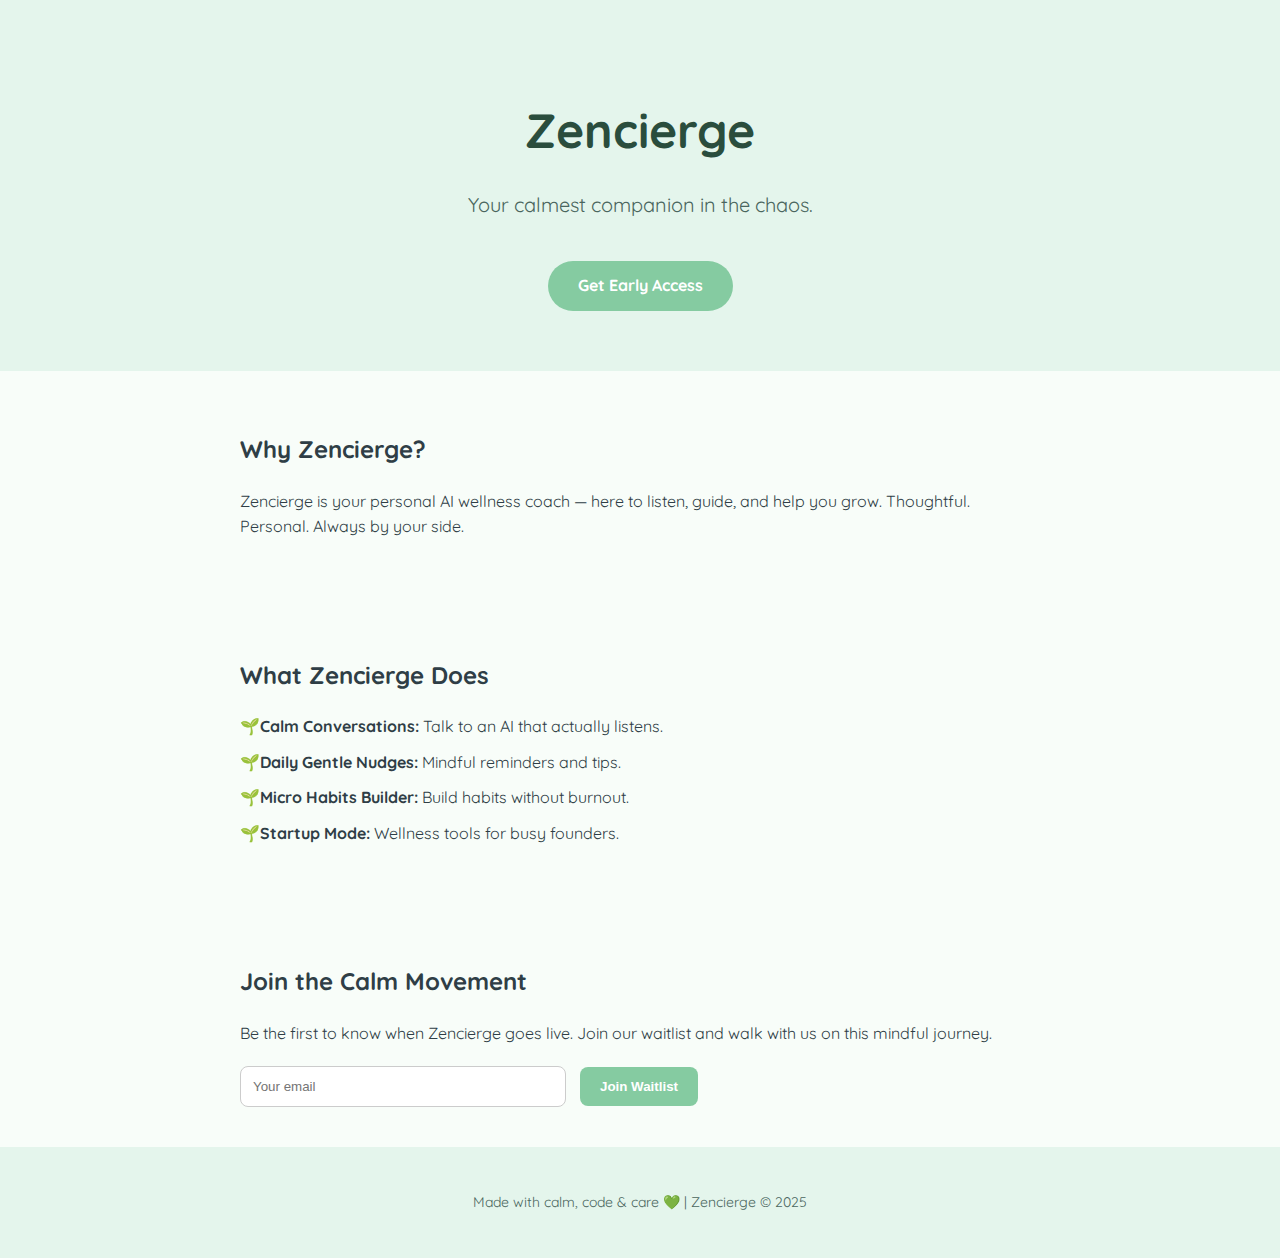
==== zencierge-website/index.html @ 2f16644a "Add files via upload" ====
<!DOCTYPE html>
<html lang="en">
<head>
  <meta charset="UTF-8" />
  <meta name="viewport" content="width=device-width, initial-scale=1.0" />
  <title>Zencierge – Your Calm Companion</title>
  <link rel="stylesheet" href="style.css" />
  <link rel="preconnect" href="https://fonts.googleapis.com">
  <link href="https://fonts.googleapis.com/css2?family=Quicksand:wght@400;600&display=swap" rel="stylesheet">
</head>
<body>
  <header>
    <h1>Zencierge</h1>
    <p>Your calmest companion in the chaos.</p>
    <a href="#join" class="cta-button">Get Early Access</a>
  </header>

  <section>
    <h2>Why Zencierge?</h2>
    <p>Zencierge is your personal AI wellness coach — here to listen, guide, and help you grow. Thoughtful. Personal. Always by your side.</p>
  </section>

  <section>
    <h2>What Zencierge Does</h2>
    <ul>
      <li><strong>Calm Conversations:</strong> Talk to an AI that actually listens.</li>
      <li><strong>Daily Gentle Nudges:</strong> Mindful reminders and tips.</li>
      <li><strong>Micro Habits Builder:</strong> Build habits without burnout.</li>
      <li><strong>Startup Mode:</strong> Wellness tools for busy founders.</li>
    </ul>
  </section>

  <section id="join">
    <h2>Join the Calm Movement</h2>
    <p>Be the first to know when Zencierge goes live. Join our waitlist and walk with us on this mindful journey.</p>
    <form action="https://formspree.io/f/mayvlzlo" method="POST">
      <input type="email" name="email" placeholder="Your email" required />
      <button type="submit">Join Waitlist</button>
    </form>
  </section>

  <footer>
    <p>Made with calm, code & care 💚 | Zencierge © 2025</p>
  </footer>
</body>
</html>
---- zencierge-website/style.css ----
body {
  font-family: 'Quicksand', sans-serif;
  background-color: #f8fdf9;
  color: #2f3e46;
  margin: 0;
  padding: 0;
  line-height: 1.6;
}

header {
  text-align: center;
  padding: 60px 20px;
  background: #e4f5ec;
}

header h1 {
  font-size: 48px;
  margin-bottom: 10px;
  color: #2a4d3d;
}

header p {
  font-size: 20px;
  color: #4a665e;
}

.cta-button {
  display: inline-block;
  margin-top: 20px;
  padding: 12px 30px;
  background-color: #85cba1;
  color: white;
  text-decoration: none;
  border-radius: 30px;
  font-weight: bold;
  transition: background 0.3s;
}

.cta-button:hover {
  background-color: #6ab98d;
}

section {
  padding: 40px 20px;
  max-width: 800px;
  margin: auto;
}

ul {
  list-style: none;
  padding: 0;
}

ul li {
  margin: 10px 0;
  padding-left: 20px;
  position: relative;
}

ul li::before {
  content: "🌱";
  position: absolute;
  left: 0;
}

form {
  margin-top: 20px;
}

input[type="email"] {
  padding: 12px;
  width: 70%;
  max-width: 300px;
  border: 1px solid #ccc;
  border-radius: 8px;
}

button {
  padding: 12px 20px;
  background-color: #85cba1;
  color: white;
  border: none;
  border-radius: 8px;
  margin-left: 10px;
  font-weight: bold;
  cursor: pointer;
}

button:hover {
  background-color: #6ab98d;
}

footer {
  text-align: center;
  padding: 30px;
  background: #e4f5ec;
  font-size: 14px;
  color: #4a665e;
}
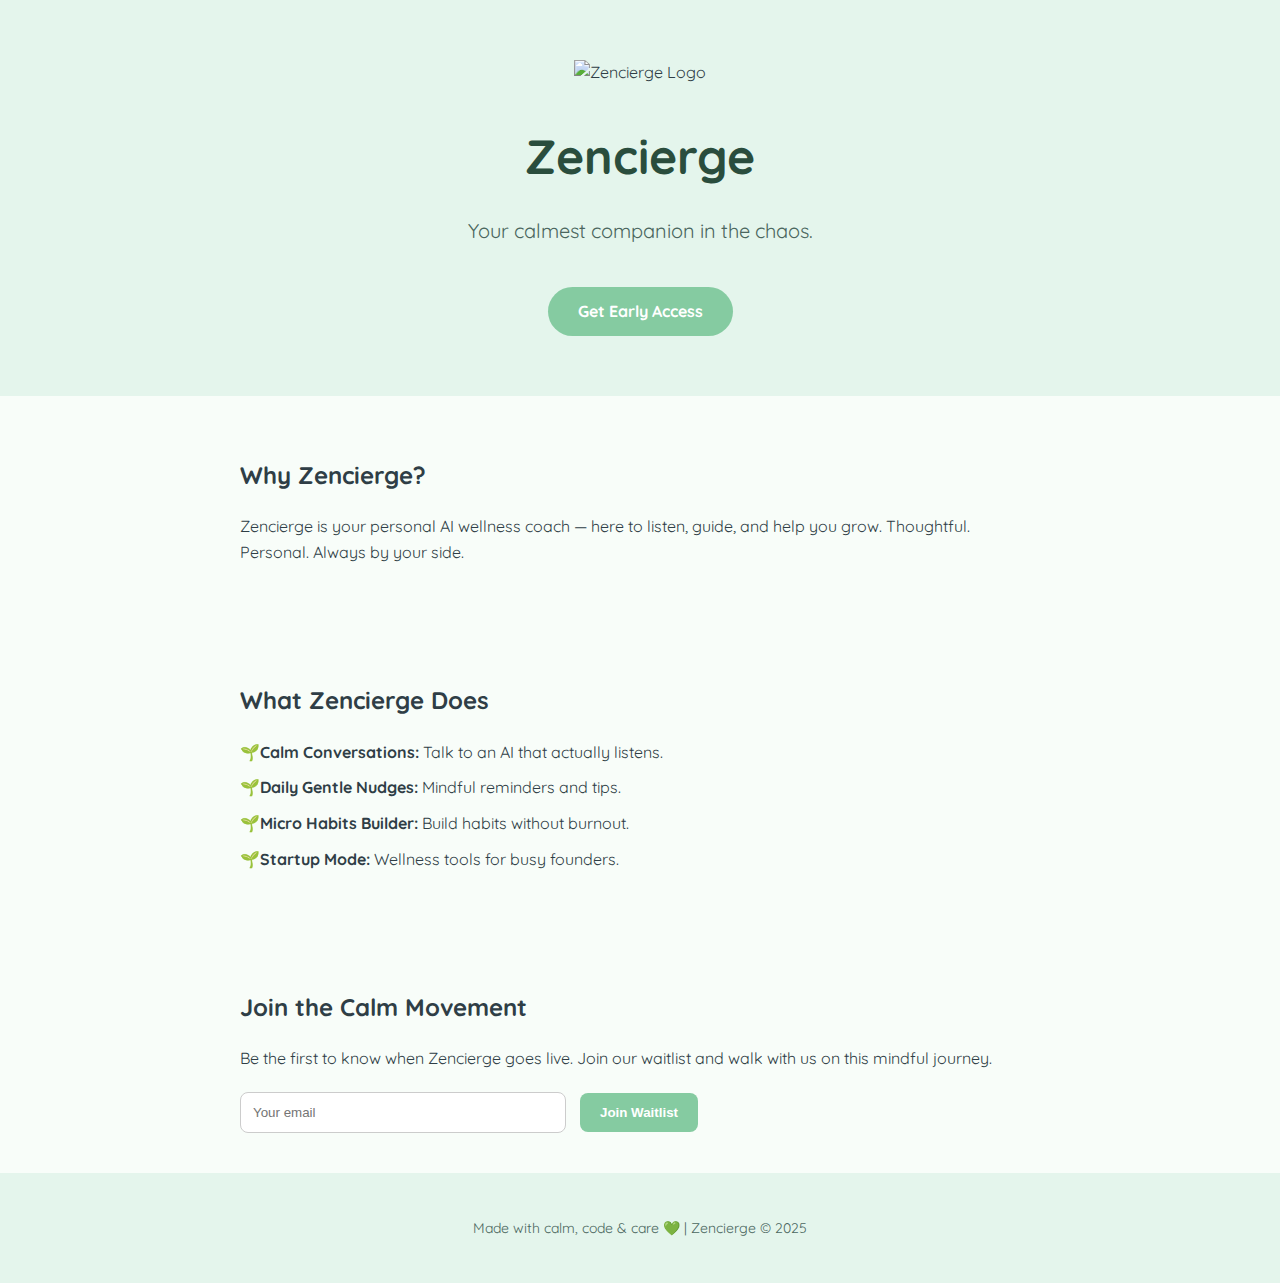
==== commit 272bd667: "Update index.html" ====
--- a/zencierge-website/index.html
+++ b/zencierge-website/index.html
@@ -10,6 +10,7 @@
 </head>
 <body>
   <header>
+    <img src="logo.png" alt="Zencierge Logo" class="logo" />
     <h1>Zencierge</h1>
     <p>Your calmest companion in the chaos.</p>
     <a href="#join" class="cta-button">Get Early Access</a>
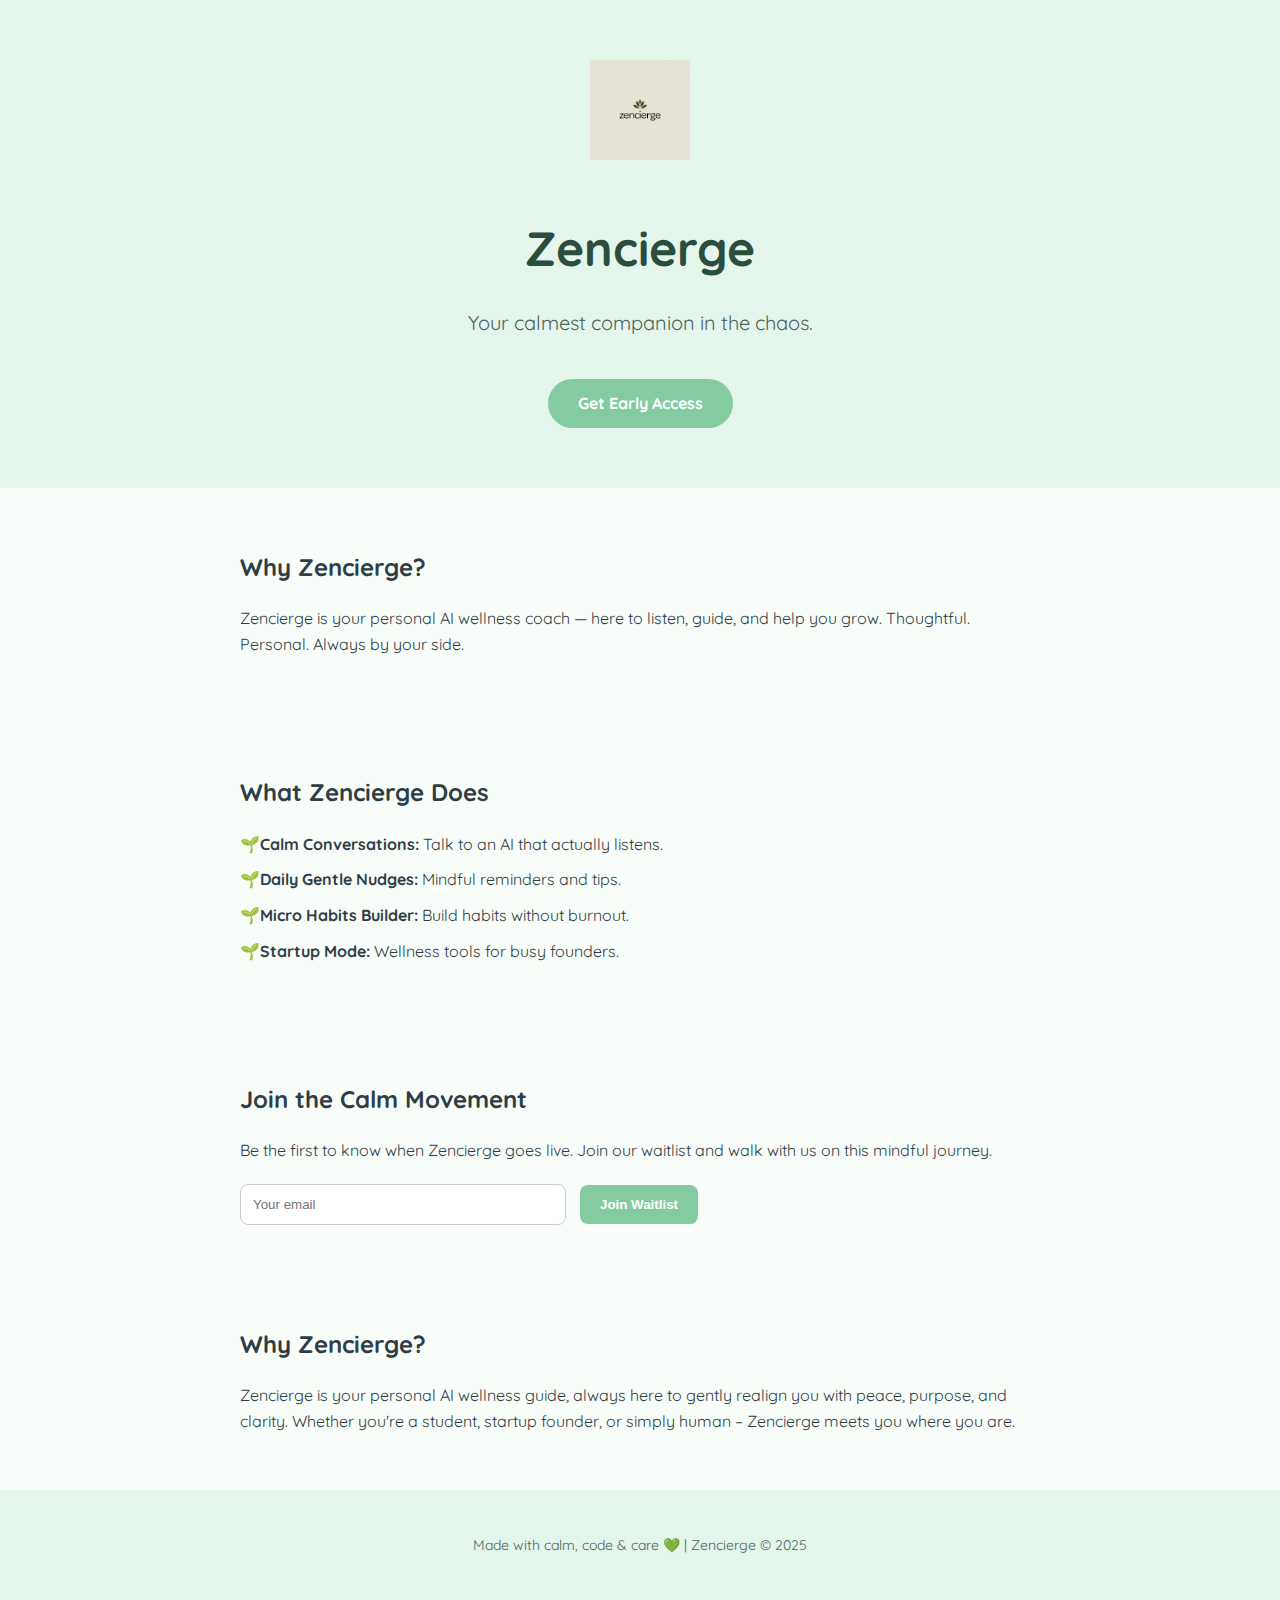
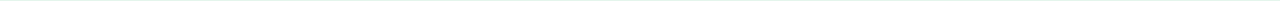
==== commit bcc37a98: "Update index.html" ====
--- a/zencierge-website/index.html
+++ b/zencierge-website/index.html
@@ -40,6 +40,11 @@
     </form>
   </section>
 
+  <section class="about">
+  <h2>Why Zencierge?</h2>
+  <p>Zencierge is your personal AI wellness guide, always here to gently realign you with peace, purpose, and clarity. Whether you're a student, startup founder, or simply human – Zencierge meets you where you are.</p>
+  </section>
+
   <footer>
     <p>Made with calm, code & care 💚 | Zencierge © 2025</p>
   </footer>
--- a/zencierge-website/style.css
+++ b/zencierge-website/style.css
@@ -11,6 +11,11 @@
   text-align: center;
   padding: 60px 20px;
   background: #e4f5ec;
+}
+
+.logo {
+  width: 100px;
+  margin-bottom: 10px;
 }
 
 header h1 {
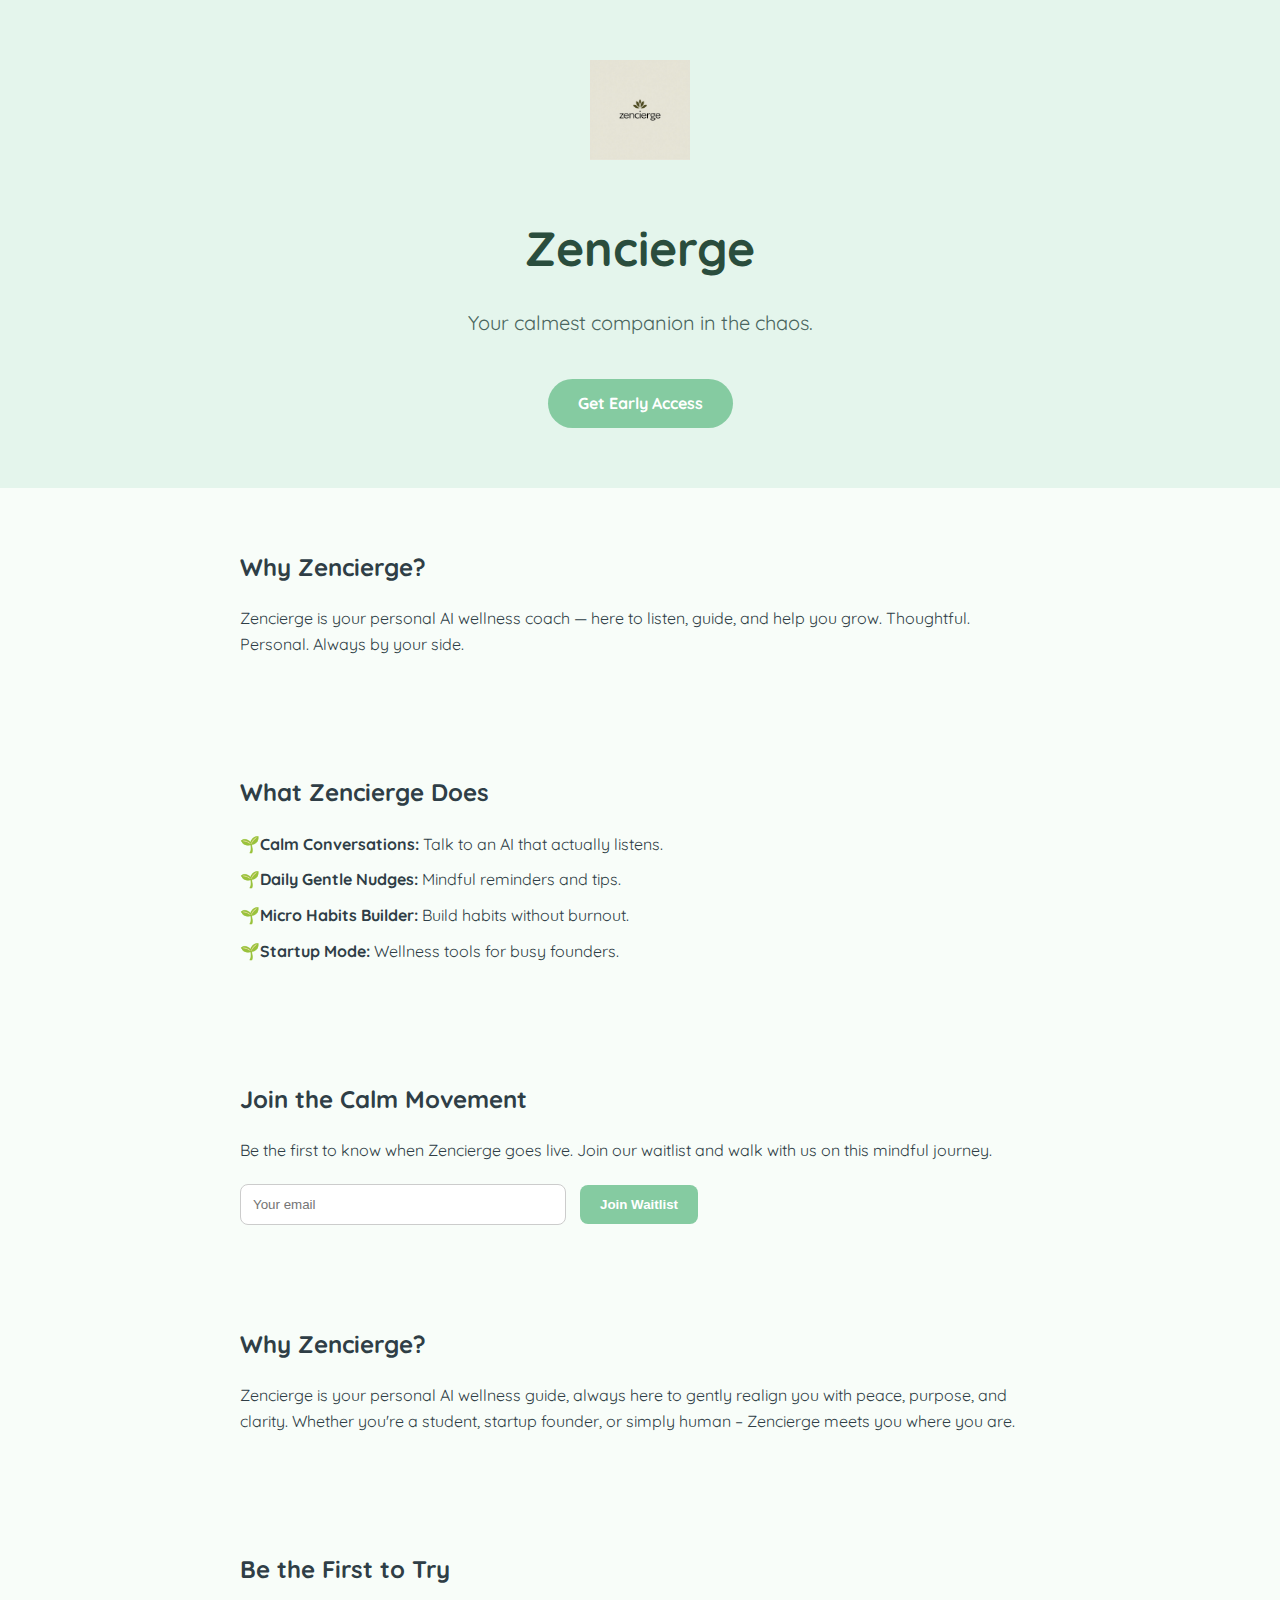
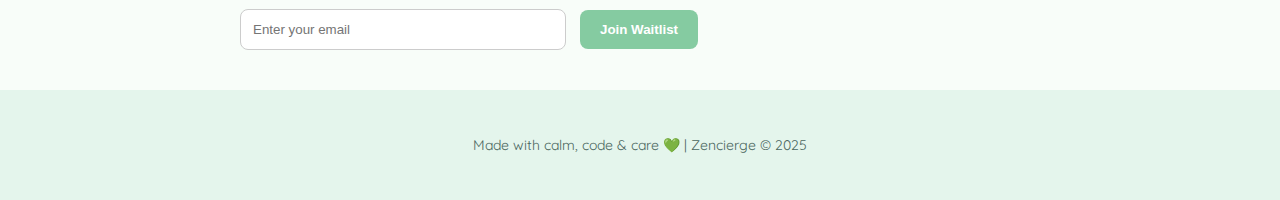
==== commit 30543bb3: "Update index.html" ====
--- a/zencierge-website/index.html
+++ b/zencierge-website/index.html
@@ -40,10 +40,19 @@
     </form>
   </section>
 
-  <section class="about">
+ <section class="about">
   <h2>Why Zencierge?</h2>
   <p>Zencierge is your personal AI wellness guide, always here to gently realign you with peace, purpose, and clarity. Whether you're a student, startup founder, or simply human – Zencierge meets you where you are.</p>
-  </section>
+ </section>
+
+<section class="waitlist">
+  <h2>Be the First to Try</h2>
+  <form>
+    <input type="email" placeholder="Enter your email" required>
+    <button type="submit">Join Waitlist</button>
+  </form>
+</section>
+
 
   <footer>
     <p>Made with calm, code & care 💚 | Zencierge © 2025</p>
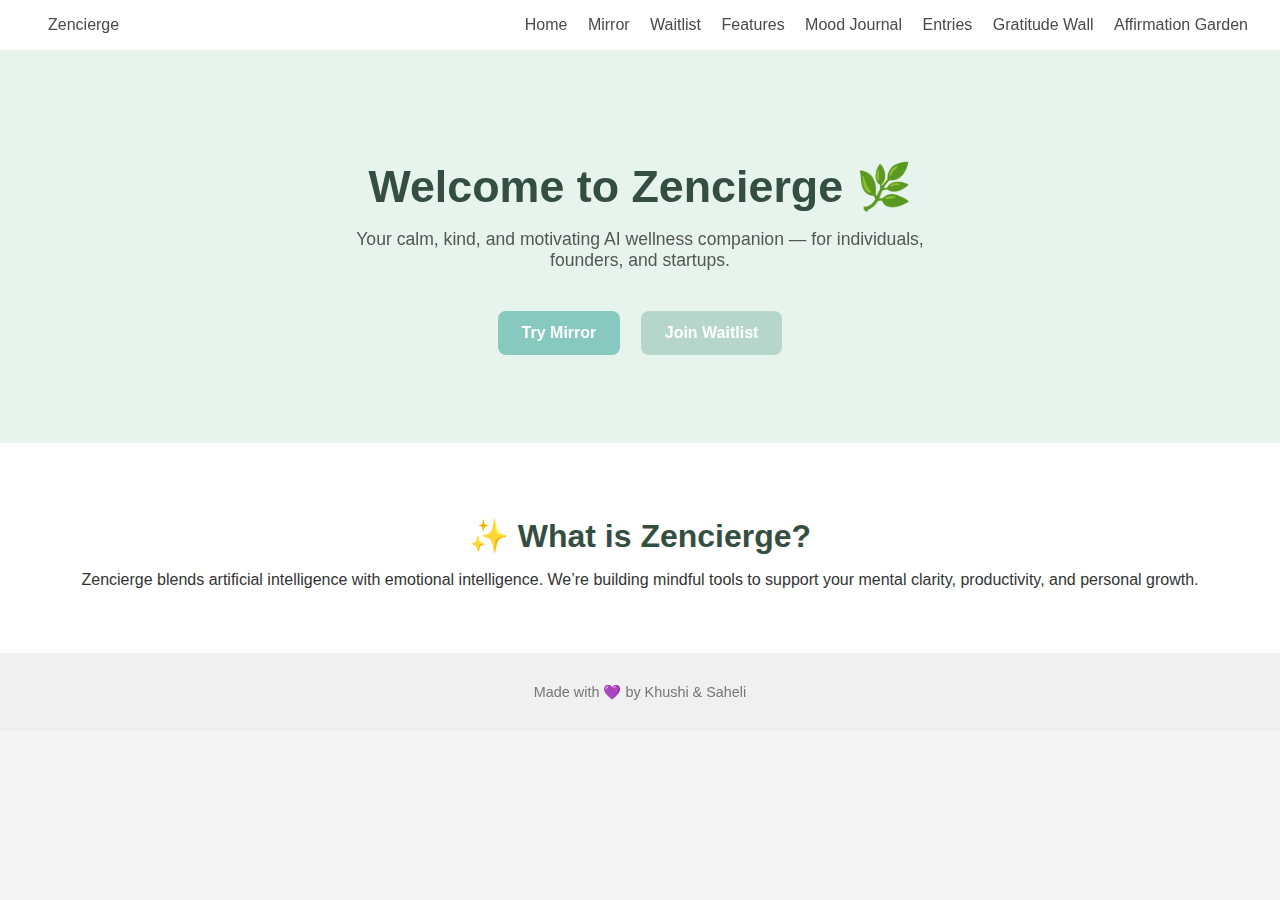
==== commit 50beda02: "Add files via upload" ====
--- a/zencierge-website/index.html
+++ b/zencierge-website/index.html
@@ -1,61 +1,88 @@
 <!DOCTYPE html>
 <html lang="en">
 <head>
-  <meta charset="UTF-8" />
-  <meta name="viewport" content="width=device-width, initial-scale=1.0" />
-  <title>Zencierge – Your Calm Companion</title>
-  <link rel="stylesheet" href="style.css" />
-  <link rel="preconnect" href="https://fonts.googleapis.com">
-  <link href="https://fonts.googleapis.com/css2?family=Quicksand:wght@400;600&display=swap" rel="stylesheet">
+  <meta charset="UTF-8">
+  <meta name="viewport" content="width=device-width, initial-scale=1">
+  <title>Zencierge – Your AI Wellness Companion</title>
+  <link rel="stylesheet" href="style.css">
 </head>
+
 <body>
-  <header>
-    <img src="logo.png" alt="Zencierge Logo" class="logo" />
-    <h1>Zencierge</h1>
-    <p>Your calmest companion in the chaos.</p>
-    <a href="#join" class="cta-button">Get Early Access</a>
-  </header>
 
-  <section>
-    <h2>Why Zencierge?</h2>
-    <p>Zencierge is your personal AI wellness coach — here to listen, guide, and help you grow. Thoughtful. Personal. Always by your side.</p>
+  <div class="bubbles-container">
+    <div class="bubble"></div>
+    <div class="bubble"></div>
+    <div class="bubble"></div>
+    <div class="bubble"></div>
+    <div class="bubble"></div>
+    <div class="bubble"></div>
+    <div class="bubble"></div>
+    <div class="bubble"></div>
+    <div class="bubble"></div>
+    <div class="bubble"></div>
+  </div>
+  
+  <!-- Navbar -->
+  <nav>
+    <div class="nav-left">
+      <a href="/">Zencierge</a>
+    </div>
+    <div class="nav-right">
+      <a href="/index.html">Home</a>
+      <a href="/mirror/index.html">Mirror</a>
+      <a href="/waitlist/index.html">Waitlist</a>
+      <a href="/features/index.html">Features</a>
+      <a href="/mood/index.html">Mood Journal</a>
+      <a href="/journal/index.html">Entries</a>
+      <a href="/gratitude/index.html">Gratitude Wall</a>
+      <a href="/affirmation/index.html">Affirmation Garden</a>
+    </div>
+  </nav>
+
+  <!-- Hero Section -->
+  <section class="hero">
+    <h1>Welcome to Zencierge 🌿</h1>
+    <p>Your calm, kind, and motivating AI wellness companion — for individuals, founders, and startups.</p>
+    <div class="hero-buttons">
+      <a href="/mirror/index.html" class="btn">Try Mirror</a>
+      <a href="/waitlist/index.html" class="btn secondary">Join Waitlist</a>
+    </div>
   </section>
 
-  <section>
-    <h2>What Zencierge Does</h2>
-    <ul>
-      <li><strong>Calm Conversations:</strong> Talk to an AI that actually listens.</li>
-      <li><strong>Daily Gentle Nudges:</strong> Mindful reminders and tips.</li>
-      <li><strong>Micro Habits Builder:</strong> Build habits without burnout.</li>
-      <li><strong>Startup Mode:</strong> Wellness tools for busy founders.</li>
-    </ul>
+  <!-- About Section -->
+  <section class="about fade-in" style="transition-delay: 0.3s;">
+    <h2>✨ What is Zencierge?</h2>
+    <p>
+      Zencierge blends artificial intelligence with emotional intelligence.  
+      We’re building mindful tools to support your mental clarity, productivity, and personal growth.
+    </p>
   </section>
 
-  <section id="join">
-    <h2>Join the Calm Movement</h2>
-    <p>Be the first to know when Zencierge goes live. Join our waitlist and walk with us on this mindful journey.</p>
-    <form action="https://formspree.io/f/mayvlzlo" method="POST">
-      <input type="email" name="email" placeholder="Your email" required />
-      <button type="submit">Join Waitlist</button>
-    </form>
-  </section>
+  <!-- Footer -->
+  <footer>
+    <p>Made with 💜 by Khushi & Saheli</p>
+  </footer>
 
- <section class="about">
-  <h2>Why Zencierge?</h2>
-  <p>Zencierge is your personal AI wellness guide, always here to gently realign you with peace, purpose, and clarity. Whether you're a student, startup founder, or simply human – Zencierge meets you where you are.</p>
- </section>
+  <script>
+    const faders = document.querySelectorAll('.fade-in');
+  
+    const appearOptions = {
+      threshold: 0.1,
+      rootMargin: "0px 0px -50px 0px"
+    };
+  
+    const appearOnScroll = new IntersectionObserver(function(entries, observer) {
+      entries.forEach(entry => {
+        if (!entry.isIntersecting) return;
+        entry.target.classList.add('visible');
+        observer.unobserve(entry.target);
+      });
+    }, appearOptions);
+  
+    faders.forEach(fader => {
+      appearOnScroll.observe(fader);
+    });
+  </script>
 
-<section class="waitlist">
-  <h2>Be the First to Try</h2>
-  <form>
-    <input type="email" placeholder="Enter your email" required>
-    <button type="submit">Join Waitlist</button>
-  </form>
-</section>
-
-
-  <footer>
-    <p>Made with calm, code & care 💚 | Zencierge © 2025</p>
-  </footer>
 </body>
 </html>
--- a/zencierge-website/style.css
+++ b/zencierge-website/style.css
@@ -1,104 +1,227 @@
 body {
-  font-family: 'Quicksand', sans-serif;
-  background-color: #f8fdf9;
-  color: #2f3e46;
   margin: 0;
   padding: 0;
-  line-height: 1.6;
-}
-
-header {
+  font-family: 'Segoe UI', sans-serif;
+  background: #f5f5f5;
+  color: #333;
+}
+
+/* Navbar */
+nav {
+  background-color: #ffffff;
+  padding: 1rem 2rem;
+  display: flex;
+  justify-content: space-between;
+  align-items: center;
+  box-shadow: 0 2px 5px rgba(0,0,0,0.05);
+}
+
+nav a {
+  text-decoration: none;
+  color: #4A4A4A;
+  font-weight: 500;
+  margin-left: 1rem;
+}
+
+/* Hero */
+.hero {
   text-align: center;
-  padding: 60px 20px;
-  background: #e4f5ec;
-}
-
-.logo {
-  width: 100px;
-  margin-bottom: 10px;
-}
-
-header h1 {
-  font-size: 48px;
-  margin-bottom: 10px;
-  color: #2a4d3d;
-}
-
-header p {
-  font-size: 20px;
-  color: #4a665e;
-}
-
-.cta-button {
+  padding: 5rem 2rem;
+  background: #e7f3ed;
+}
+
+.hero h1 {
+  font-size: 2.8rem;
+  margin-bottom: 1rem;
+  color: #344e41;
+}
+
+.hero p {
+  font-size: 1.1rem;
+  color: #555;
+  max-width: 600px;
+  margin: 0 auto 2rem;
+}
+
+.hero-buttons .btn {
   display: inline-block;
-  margin-top: 20px;
-  padding: 12px 30px;
-  background-color: #85cba1;
-  color: white;
-  text-decoration: none;
-  border-radius: 30px;
-  font-weight: bold;
-  transition: background 0.3s;
-}
-
-.cta-button:hover {
-  background-color: #6ab98d;
-}
-
-section {
-  padding: 40px 20px;
-  max-width: 800px;
-  margin: auto;
-}
-
-ul {
-  list-style: none;
-  padding: 0;
-}
-
-ul li {
-  margin: 10px 0;
-  padding-left: 20px;
-  position: relative;
-}
-
-ul li::before {
-  content: "🌱";
-  position: absolute;
-  left: 0;
-}
-
-form {
-  margin-top: 20px;
-}
-
-input[type="email"] {
-  padding: 12px;
-  width: 70%;
-  max-width: 300px;
-  border: 1px solid #ccc;
-  border-radius: 8px;
-}
-
-button {
-  padding: 12px 20px;
-  background-color: #85cba1;
-  color: white;
+  padding: 0.8rem 1.5rem;
+  margin: 0.5rem;
   border: none;
   border-radius: 8px;
-  margin-left: 10px;
+  background-color: #88c9bf;
+  color: white;
+  font-weight: bold;
+  text-decoration: none;
+}
+
+.hero-buttons .btn.secondary {
+  background-color: #b6d6cc;
+}
+
+/* About */
+.about {
+  padding: 3rem 2rem;
+  background: #fff;
+  text-align: center;
+}
+
+.about h2 {
+  font-size: 2rem;
+  margin-bottom: 1rem;
+  color: #344e41;
+}
+
+/* Footer */
+footer {
+  background: #f0f0f0;
+  text-align: center;
+  padding: 1rem;
+  font-size: 0.9rem;
+  color: #777;
+}
+
+/* ------------------- */
+/* Animations */
+/* ------------------- */
+
+@keyframes fadeIn {
+  from { opacity: 0; }
+  to { opacity: 1; }
+}
+
+@keyframes slideFadeUp {
+  from {
+    transform: translateY(20px);
+    opacity: 0;
+  }
+  to {
+    transform: translateY(0);
+    opacity: 1;
+  }
+}
+
+/* Navbar Animation */
+nav {
+  animation: fadeIn 1s ease-in-out;
+}
+
+nav a:hover {
+  color: #6a998b;
+  transition: color 0.3s ease;
+}
+
+/* Hero Section Animation */
+.hero h1,
+.hero p {
+  animation: slideFadeUp 1s ease-in-out;
+}
+
+/* Button Glow on Hover */
+button {
+  transition: box-shadow 0.3s ease;
+}
+button:hover {
+  box-shadow: 0 0 10px #9b59b6aa;
+}
+
+/* Scroll Fade-In Animation */
+.fade-in {
+  opacity: 0;
+  transform: translateY(20px);
+  transition: all 1s ease;
+}
+.fade-in.visible {
+  opacity: 1;
+  transform: translateY(0);
+}
+
+/* ------------------- */
+/* Floating Bubbles ✨ */
+/* ------------------- */
+
+.bubbles-container {
+  position: fixed;
+  top: 0;
+  left: 0;
+  width: 100%;
+  height: 100%;
+  z-index: -1;
+  overflow: hidden;
+  pointer-events: none;
+}
+
+.bubble {
+  position: absolute;
+  bottom: -100px;
+  width: 15px;
+  height: 15px;
+  background: rgba(155, 89, 182, 0.3); /* soft purple */
+  border-radius: 50%;
+  animation: floatBubble 20s infinite;
+}
+
+.bubble:nth-child(1) { left: 10%; animation-delay: 0s; }
+.bubble:nth-child(2) { left: 20%; animation-delay: 2s; }
+.bubble:nth-child(3) { left: 30%; animation-delay: 4s; }
+.bubble:nth-child(4) { left: 40%; animation-delay: 6s; }
+.bubble:nth-child(5) { left: 50%; animation-delay: 8s; }
+.bubble:nth-child(6) { left: 60%; animation-delay: 10s; }
+.bubble:nth-child(7) { left: 70%; animation-delay: 12s; }
+.bubble:nth-child(8) { left: 80%; animation-delay: 14s; }
+.bubble:nth-child(9) { left: 90%; animation-delay: 16s; }
+.bubble:nth-child(10) { left: 95%; animation-delay: 18s; }
+
+@keyframes floatBubble {
+  0% {
+    transform: translateY(0) scale(1);
+    opacity: 0.3;
+  }
+  50% {
+    opacity: 0.6;
+  }
+  100% {
+    transform: translateY(-120vh) scale(1.2);
+    opacity: 0;
+  }
+}
+
+.feature-card {
+  background-color: #f9f7f5;
+  padding: 2rem;
+  margin: 1.5rem 0;
+  border-radius: 1rem;
+  box-shadow: 0 4px 10px rgba(0, 0, 0, 0.05);
+  transition: transform 0.2s ease;
+}
+.feature-card:hover {
+  transform: scale(1.02);
+}
+
+.mood-form {
+  display: flex;
+  flex-direction: column;
+  gap: 1rem;
+  padding: 1rem;
+}
+
+.mood-form select,
+.mood-form textarea,
+.mood-form button {
+  padding: 0.8rem;
+  border: 1px solid #ccc;
+  border-radius: 0.7rem;
+  font-family: inherit;
+}
+
+.mood-form button {
+  background-color: #8c7ae6;
+  color: white;
   font-weight: bold;
   cursor: pointer;
-}
-
-button:hover {
-  background-color: #6ab98d;
-}
-
-footer {
-  text-align: center;
-  padding: 30px;
-  background: #e4f5ec;
-  font-size: 14px;
-  color: #4a665e;
-}
+  transition: background 0.3s ease;
+}
+
+.mood-form button:hover {
+  background-color: #6c5ce7;
+}
